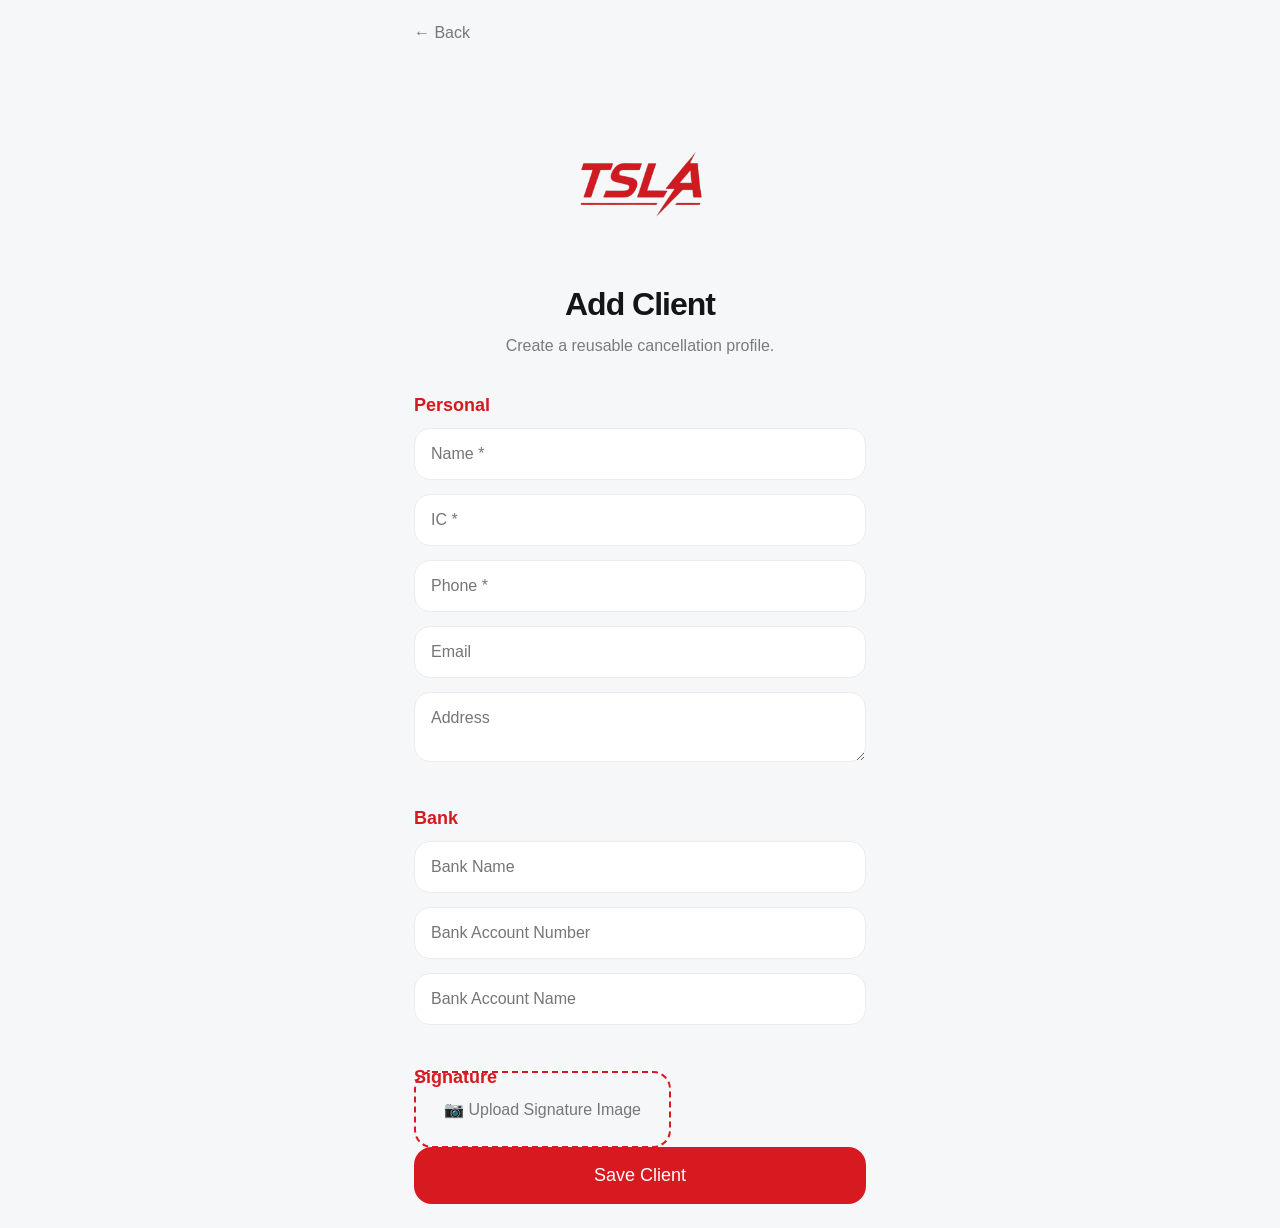
==== add-client.html @ 16c8d11d "Create add-client.html" ====
<!DOCTYPE html>
<html lang="en">
<head>

<meta charset="UTF-8">
<meta name="viewport" content="width=device-width,initial-scale=1.0">

<title>Add Client</title>

<link rel="stylesheet" href="css/main.css">

<style>

.section{
    margin-bottom:28px;
}

.section h3{
    margin-bottom:12px;
    color:#d71920;
    font-size:18px;
}

.input{

    width:100%;
    padding:16px;

    margin-bottom:14px;

    border:1px solid #ececec;

    border-radius:16px;

    font-size:16px;

    background:white;

}

.upload{

    border:2px dashed #d71920;

    border-radius:18px;

    padding:28px;

    text-align:center;

    color:#777;

    margin-bottom:18px;

}

.preview{

    display:none;

    background:white;

    padding:20px;

    border-radius:18px;

    text-align:center;

    margin-bottom:18px;

}

.save{

    width:100%;

    background:#d71920;

    color:white;

    border:none;

    border-radius:18px;

    padding:18px;

    font-size:18px;

    cursor:pointer;

}

.back{

    text-decoration:none;

    color:#777;

    display:inline-block;

    margin-bottom:20px;

}

</style>

</head>

<body>

<div class="container">

<a href="client.html" class="back">

← Back

</a>

<header>

<img src="assets/tslalogo.png" class="logo">

<h1>Add Client</h1>

<p>Create a reusable cancellation profile.</p>

</header>

<div class="section">

<h3>Personal</h3>

<input class="input" placeholder="Name *">

<input class="input" placeholder="IC *">

<input class="input" placeholder="Phone *">

<input class="input" placeholder="Email">

<textarea class="input" placeholder="Address"></textarea>

</div>

<div class="section">

<h3>Bank</h3>

<input class="input" placeholder="Bank Name">

<input class="input" placeholder="Bank Account Number">

<input class="input" placeholder="Bank Account Name">

</div>

<div class="section">

<h3>Signature</h3>

<label class="upload">

📷 Upload Signature Image

<input
type="file"
accept="image/*"
style="display:none;"
id="signature">

</label>

<div class="preview" id="preview">

Signature Ready ✓

<br><br>

Background will be removed automatically.

</div>

</div>

<button class="save">

Save Client

</button>

</div>

<script>

const input=document.getElementById("signature");

const preview=document.getElementById("preview");

input.addEventListener("change",()=>{

preview.style.display="block";

});

</script>

</body>
</html>
---- css/main.css ----
:root{

    --primary:#d71920;
    --background:#f6f7f9;
    --surface:#ffffff;

    --text:#151515;
    --muted:#7b7b7b;

    --border:#ececec;

    --radius:18px;

    --shadow:0 12px 30px rgba(0,0,0,.06);

}

*{

    margin:0;
    padding:0;

    box-sizing:border-box;

    font-family:
    Inter,
    -apple-system,
    BlinkMacSystemFont,
    "Segoe UI",
    sans-serif;

}

body{

    background:var(--background);

    color:var(--text);

    min-height:100vh;

}

.container{

    max-width:500px;

    margin:auto;

    padding:24px;

}

header{

    text-align:center;

    margin-top:40px;

    margin-bottom:36px;

}

.logo{

    width:160px;

    margin-bottom:20px;

}

h1{

    font-size:32px;

    font-weight:700;

    letter-spacing:-1px;

}

header p{

    margin-top:10px;

    color:var(--muted);

    line-height:1.6;

}

main{

    display:flex;

    flex-direction:column;

    gap:18px;

}

.card{

    background:var(--surface);

    border:1px solid var(--border);

    border-radius:var(--radius);

    box-shadow:var(--shadow);

    padding:22px;

    display:flex;

    justify-content:space-between;

    align-items:center;

    text-decoration:none;

    color:inherit;

    transition:.25s;

}

.card:hover{

    transform:translateY(-4px);

    border-color:var(--primary);

}

.card h2{

    font-size:20px;

    margin-bottom:6px;

}

.card span{

    color:var(--muted);

    font-size:14px;

}

.arrow{

    color:var(--primary);

    font-size:26px;

    font-weight:700;

}

@media(max-width:480px){

    .container{

        padding:18px;

    }

    .logo{

        width:140px;

    }

    h1{

        font-size:28px;

    }

}
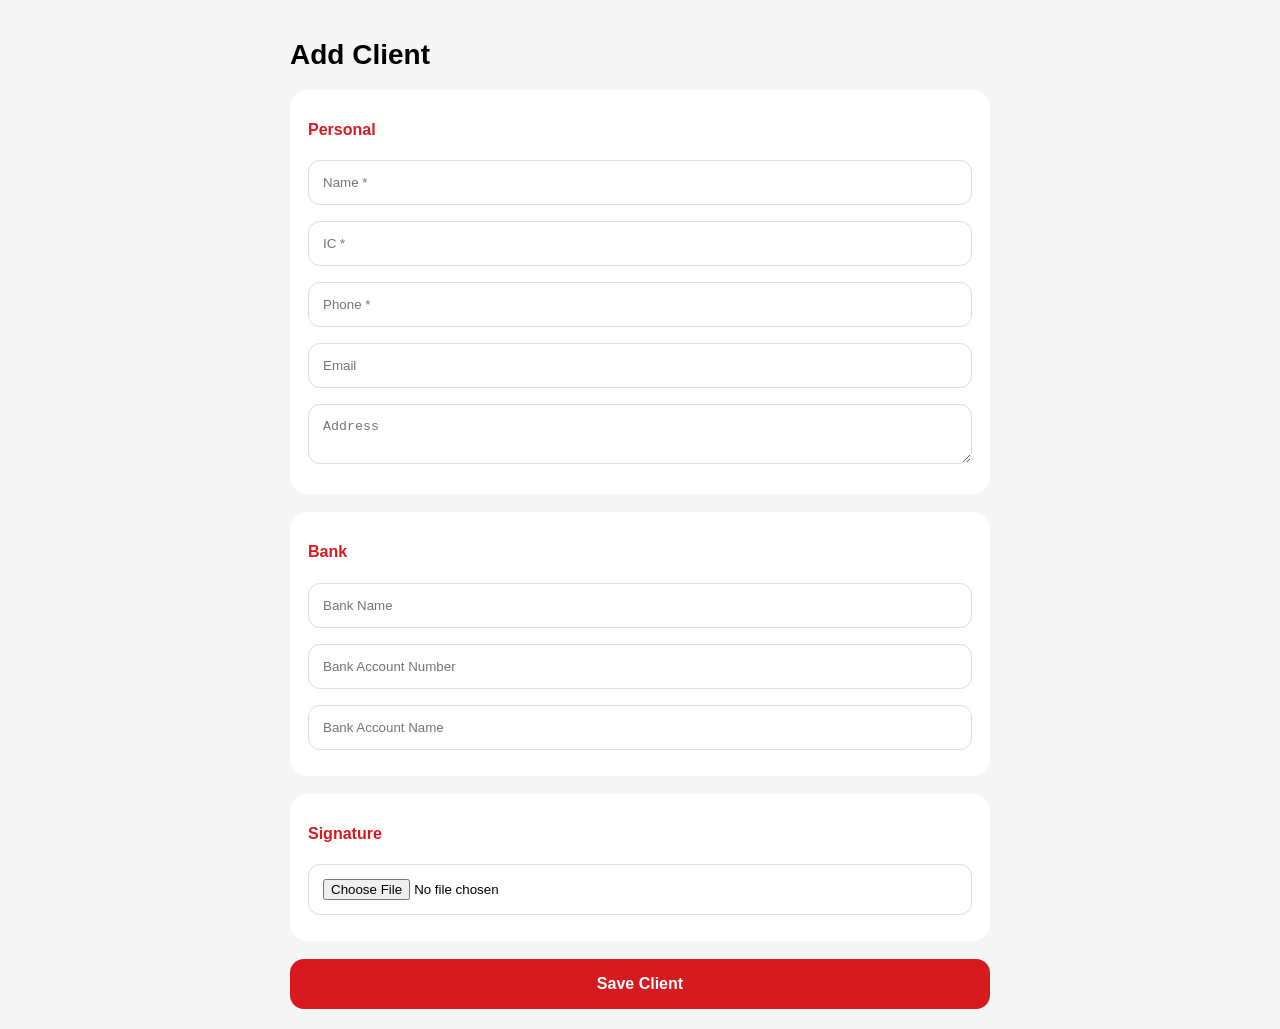
==== commit ff6401ac: "Update add-client.html" ====
--- a/add-client.html
+++ b/add-client.html
@@ -1,208 +1 @@
-<!DOCTYPE html>
-<html lang="en">
-<head>
-
-<meta charset="UTF-8">
-<meta name="viewport" content="width=device-width,initial-scale=1.0">
-
-<title>Add Client</title>
-
-<link rel="stylesheet" href="css/main.css">
-
-<style>
-
-.section{
-    margin-bottom:28px;
-}
-
-.section h3{
-    margin-bottom:12px;
-    color:#d71920;
-    font-size:18px;
-}
-
-.input{
-
-    width:100%;
-    padding:16px;
-
-    margin-bottom:14px;
-
-    border:1px solid #ececec;
-
-    border-radius:16px;
-
-    font-size:16px;
-
-    background:white;
-
-}
-
-.upload{
-
-    border:2px dashed #d71920;
-
-    border-radius:18px;
-
-    padding:28px;
-
-    text-align:center;
-
-    color:#777;
-
-    margin-bottom:18px;
-
-}
-
-.preview{
-
-    display:none;
-
-    background:white;
-
-    padding:20px;
-
-    border-radius:18px;
-
-    text-align:center;
-
-    margin-bottom:18px;
-
-}
-
-.save{
-
-    width:100%;
-
-    background:#d71920;
-
-    color:white;
-
-    border:none;
-
-    border-radius:18px;
-
-    padding:18px;
-
-    font-size:18px;
-
-    cursor:pointer;
-
-}
-
-.back{
-
-    text-decoration:none;
-
-    color:#777;
-
-    display:inline-block;
-
-    margin-bottom:20px;
-
-}
-
-</style>
-
-</head>
-
-<body>
-
-<div class="container">
-
-<a href="client.html" class="back">
-
-← Back
-
-</a>
-
-<header>
-
-<img src="assets/tslalogo.png" class="logo">
-
-<h1>Add Client</h1>
-
-<p>Create a reusable cancellation profile.</p>
-
-</header>
-
-<div class="section">
-
-<h3>Personal</h3>
-
-<input class="input" placeholder="Name *">
-
-<input class="input" placeholder="IC *">
-
-<input class="input" placeholder="Phone *">
-
-<input class="input" placeholder="Email">
-
-<textarea class="input" placeholder="Address"></textarea>
-
-</div>
-
-<div class="section">
-
-<h3>Bank</h3>
-
-<input class="input" placeholder="Bank Name">
-
-<input class="input" placeholder="Bank Account Number">
-
-<input class="input" placeholder="Bank Account Name">
-
-</div>
-
-<div class="section">
-
-<h3>Signature</h3>
-
-<label class="upload">
-
-📷 Upload Signature Image
-
-<input
-type="file"
-accept="image/*"
-style="display:none;"
-id="signature">
-
-</label>
-
-<div class="preview" id="preview">
-
-Signature Ready ✓
-
-<br><br>
-
-Background will be removed automatically.
-
-</div>
-
-</div>
-
-<button class="save">
-
-Save Client
-
-</button>
-
-</div>
-
-<script>
-
-const input=document.getElementById("signature");
-
-const preview=document.getElementById("preview");
-
-input.addEventListener("change",()=>{
-
-preview.style.display="block";
-
-});
-
-</script>
-
-</body>
-</html>
+<!DOCTYPE html><html lang="en"><head><meta charset="UTF-8"><meta name="viewport" content="width=device-width,initial-scale=1"><title>TSLA - Add Client</title><style>body{font-family:-apple-system,sans-serif;background:#f5f5f5;margin:0}.wrap{max-width:700px;margin:auto;padding:20px}.card{background:#fff;border-radius:18px;padding:18px;margin-bottom:18px}h1{font-size:28px}h2{font-size:16px;color:#d71920}input,textarea{width:100%;padding:14px;margin:8px 0;border:1px solid #ddd;border-radius:12px;box-sizing:border-box}button{width:100%;padding:16px;border:none;border-radius:14px;background:#d71920;color:#fff;font-size:16px;font-weight:700}img{max-width:180px;display:none;margin-top:10px;border-radius:8px}</style></head><body><div class='wrap'><h1>Add Client</h1><div class='card'><h2>Personal</h2><input id='name' placeholder='Name *'><input id='ic' placeholder='IC *'><input id='phone' placeholder='Phone *'><input id='email' placeholder='Email'><textarea id='address' placeholder='Address'></textarea></div><div class='card'><h2>Bank</h2><input id='bankName' placeholder='Bank Name'><input id='bankAccountNumber' placeholder='Bank Account Number'><input id='bankAccountName' placeholder='Bank Account Name'></div><div class='card'><h2>Signature</h2><input type='file' id='signature' accept='image/*'><img id='preview'></div><button id='saveBtn'>Save Client</button></div><script src='js/storage.js'></script><script>let bankEdited=false;bankAccountName.oninput=()=>bankEdited=true;name.oninput=()=>{if(!bankEdited)bankAccountName.value=name.value};signature.onchange=e=>{const f=e.target.files[0];if(!f)return;const r=new FileReader();r.onload=x=>{preview.src=x.target.result;preview.style.display='block'};r.readAsDataURL(f)};saveBtn.onclick=()=>{if(!name.value||!ic.value||!phone.value){alert('Name, IC and Phone are required');return;}addClient({name:name.value,ic:ic.value,phone:phone.value,email:email.value,address:address.value,bankName:bankName.value,bankAccountNumber:bankAccountNumber.value,bankAccountName:bankAccountName.value,signature:preview.src||''});location.href='client.html';};</script></body></html>
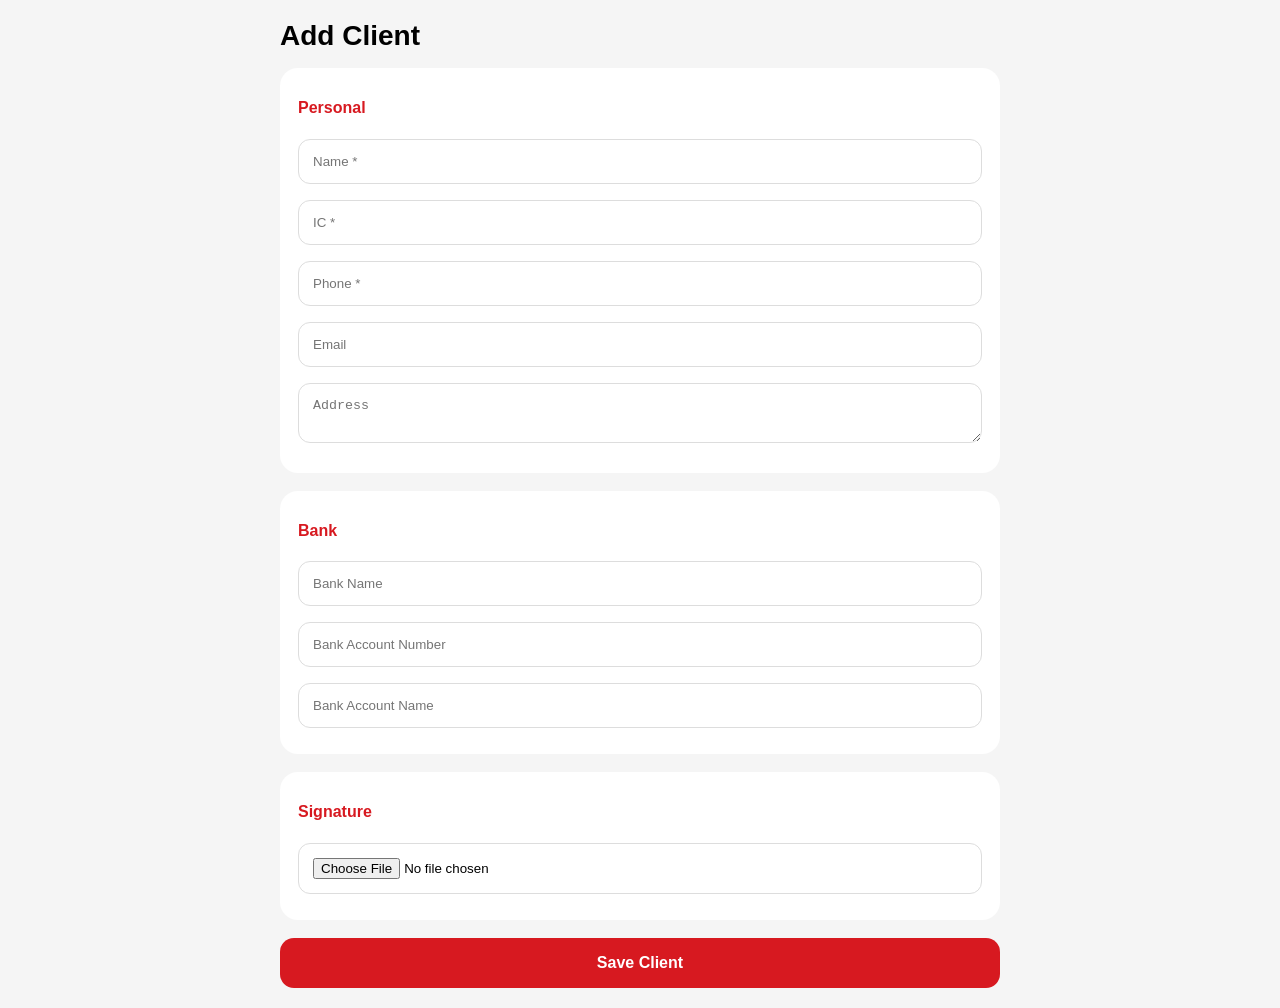
==== commit 0621ce6b: "Update add-client.html" ====
--- a/add-client.html
+++ b/add-client.html
@@ -1 +1,95 @@
-<!DOCTYPE html><html lang="en"><head><meta charset="UTF-8"><meta name="viewport" content="width=device-width,initial-scale=1"><title>TSLA - Add Client</title><style>body{font-family:-apple-system,sans-serif;background:#f5f5f5;margin:0}.wrap{max-width:700px;margin:auto;padding:20px}.card{background:#fff;border-radius:18px;padding:18px;margin-bottom:18px}h1{font-size:28px}h2{font-size:16px;color:#d71920}input,textarea{width:100%;padding:14px;margin:8px 0;border:1px solid #ddd;border-radius:12px;box-sizing:border-box}button{width:100%;padding:16px;border:none;border-radius:14px;background:#d71920;color:#fff;font-size:16px;font-weight:700}img{max-width:180px;display:none;margin-top:10px;border-radius:8px}</style></head><body><div class='wrap'><h1>Add Client</h1><div class='card'><h2>Personal</h2><input id='name' placeholder='Name *'><input id='ic' placeholder='IC *'><input id='phone' placeholder='Phone *'><input id='email' placeholder='Email'><textarea id='address' placeholder='Address'></textarea></div><div class='card'><h2>Bank</h2><input id='bankName' placeholder='Bank Name'><input id='bankAccountNumber' placeholder='Bank Account Number'><input id='bankAccountName' placeholder='Bank Account Name'></div><div class='card'><h2>Signature</h2><input type='file' id='signature' accept='image/*'><img id='preview'></div><button id='saveBtn'>Save Client</button></div><script src='js/storage.js'></script><script>let bankEdited=false;bankAccountName.oninput=()=>bankEdited=true;name.oninput=()=>{if(!bankEdited)bankAccountName.value=name.value};signature.onchange=e=>{const f=e.target.files[0];if(!f)return;const r=new FileReader();r.onload=x=>{preview.src=x.target.result;preview.style.display='block'};r.readAsDataURL(f)};saveBtn.onclick=()=>{if(!name.value||!ic.value||!phone.value){alert('Name, IC and Phone are required');return;}addClient({name:name.value,ic:ic.value,phone:phone.value,email:email.value,address:address.value,bankName:bankName.value,bankAccountNumber:bankAccountNumber.value,bankAccountName:bankAccountName.value,signature:preview.src||''});location.href='client.html';};</script></body></html>
+<!DOCTYPE html>
+<html lang="en">
+<head>
+<meta charset="UTF-8">
+<meta name="viewport" content="width=device-width,initial-scale=1">
+<title>TSLA - Add Client</title>
+<style>
+body{font-family:-apple-system,BlinkMacSystemFont,sans-serif;background:#f5f5f5;margin:0}
+.wrap{max-width:720px;margin:auto;padding:20px}
+.card{background:#fff;border-radius:18px;padding:18px;margin-bottom:18px}
+h1{font-size:28px;margin:0 0 16px}
+h2{font-size:16px;color:#d71920}
+input,textarea{width:100%;padding:14px;margin:8px 0;border:1px solid #ddd;border-radius:12px;box-sizing:border-box}
+button{width:100%;padding:16px;border:none;border-radius:14px;background:#d71920;color:#fff;font-size:16px;font-weight:700}
+img{max-width:180px;display:none;margin-top:10px;border-radius:8px}
+</style>
+</head>
+<body>
+<div class="wrap">
+<h1>Add Client</h1>
+
+<div class="card">
+<h2>Personal</h2>
+<input id="name" placeholder="Name *">
+<input id="ic" placeholder="IC *">
+<input id="phone" placeholder="Phone *">
+<input id="email" placeholder="Email">
+<textarea id="address" placeholder="Address"></textarea>
+</div>
+
+<div class="card">
+<h2>Bank</h2>
+<input id="bankName" placeholder="Bank Name">
+<input id="bankAccountNumber" placeholder="Bank Account Number">
+<input id="bankAccountName" placeholder="Bank Account Name">
+</div>
+
+<div class="card">
+<h2>Signature</h2>
+<input id="signature" type="file" accept="image/*">
+<img id="preview">
+</div>
+
+<button id="saveBtn">Save Client</button>
+</div>
+
+<script src="js/storage.js"></script>
+<script>
+let bankEdited=false;
+
+const nameInput=document.getElementById("name");
+const icInput=document.getElementById("ic");
+const phoneInput=document.getElementById("phone");
+const emailInput=document.getElementById("email");
+const addressInput=document.getElementById("address");
+const bankNameInput=document.getElementById("bankName");
+const bankAccNoInput=document.getElementById("bankAccountNumber");
+const bankAccNameInput=document.getElementById("bankAccountName");
+const signatureInput=document.getElementById("signature");
+const preview=document.getElementById("preview");
+const saveBtn=document.getElementById("saveBtn");
+
+bankAccNameInput.addEventListener("input",()=>bankEdited=true);
+nameInput.addEventListener("input",()=>{if(!bankEdited)bankAccNameInput.value=nameInput.value;});
+
+signatureInput.addEventListener("change",(e)=>{
+ const f=e.target.files[0];
+ if(!f)return;
+ const r=new FileReader();
+ r.onload=(x)=>{preview.src=x.target.result;preview.style.display="block";};
+ r.readAsDataURL(f);
+});
+
+saveBtn.addEventListener("click",()=>{
+ const client={
+  name:nameInput.value.trim(),
+  ic:icInput.value.trim(),
+  phone:phoneInput.value.trim(),
+  email:emailInput.value.trim(),
+  address:addressInput.value.trim(),
+  bankName:bankNameInput.value.trim(),
+  bankAccountNumber:bankAccNoInput.value.trim(),
+  bankAccountName:bankAccNameInput.value.trim(),
+  signature:preview.src||""
+ };
+ if(!client.name||!client.ic||!client.phone){
+   alert("Name, IC and Phone are required");
+   return;
+ }
+ addClient(client);
+ location.href="client.html";
+});
+</script>
+</body>
+</html>
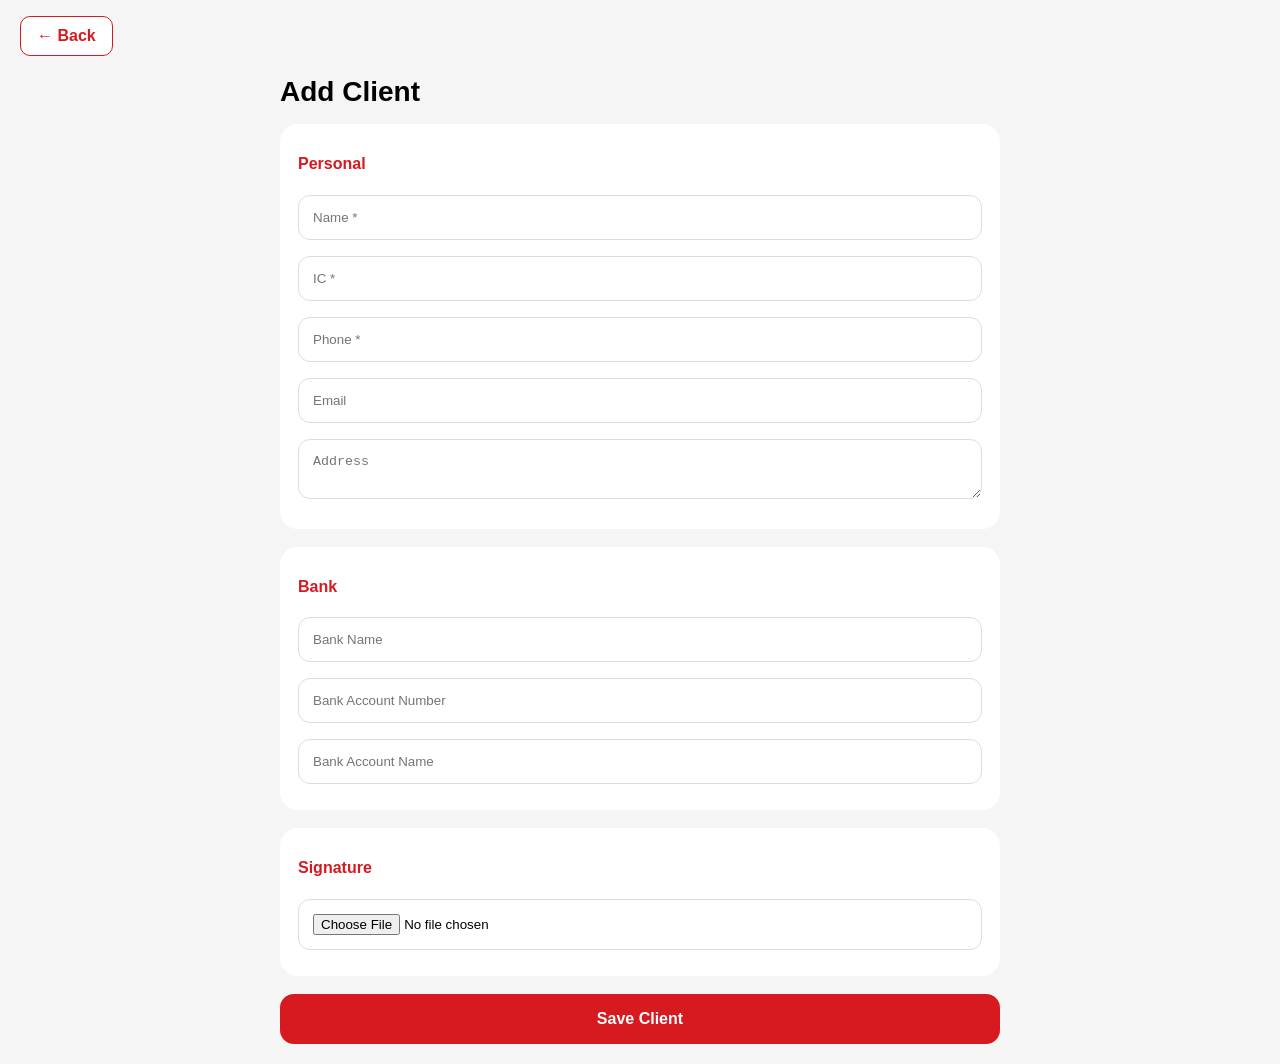
==== commit 2342b88c: "Update add-client.html" ====
--- a/add-client.html
+++ b/add-client.html
@@ -15,7 +15,7 @@
 img{max-width:180px;display:none;margin-top:10px;border-radius:8px}
 </style>
 </head>
-<body>
+<body><div style="padding:16px 20px 0"><button onclick="history.back()" style="width:auto;background:#fff;color:#d71920;border:1px solid #d71920;padding:10px 16px;border-radius:10px;font-weight:700">← Back</button></div>
 <div class="wrap">
 <h1>Add Client</h1>
 
@@ -87,7 +87,7 @@
    alert("Name, IC and Phone are required");
    return;
  }
- addClient(client);
+ saveClient(client);
  location.href="client.html";
 });
 </script>
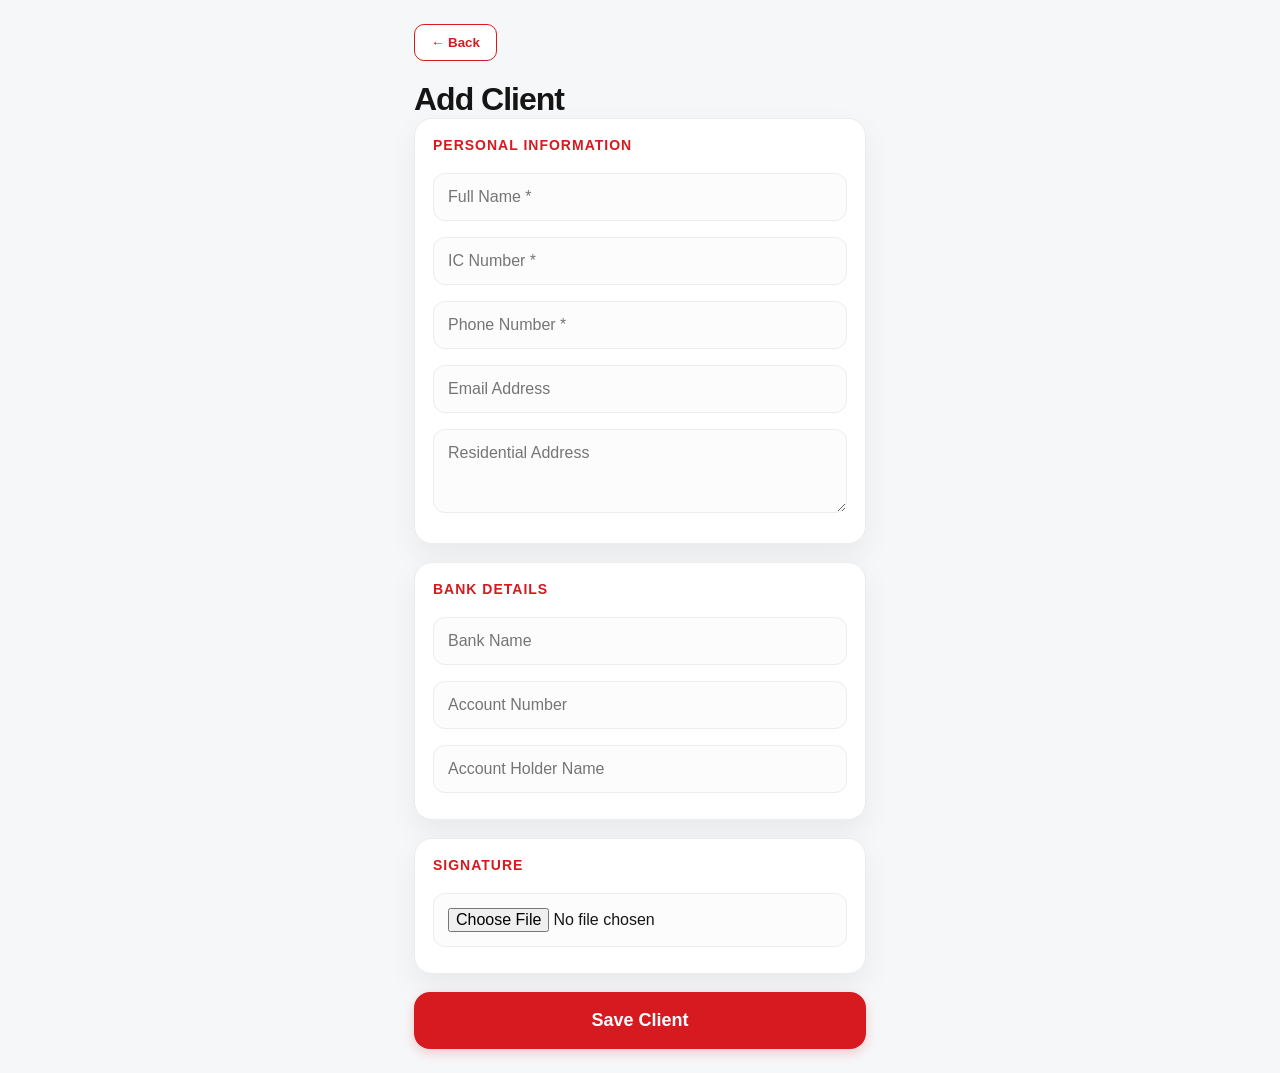
==== commit 68480e01: "Repair and improve TSLA Client Manager - Restore codebase from massive deletions - Implement client-" ====
--- a/add-client.html
+++ b/add-client.html
@@ -3,92 +3,93 @@
 <head>
 <meta charset="UTF-8">
 <meta name="viewport" content="width=device-width,initial-scale=1">
-<title>TSLA - Add Client</title>
+<title>Add Client</title>
+<link rel="stylesheet" href="css/main.css">
 <style>
-body{font-family:-apple-system,BlinkMacSystemFont,sans-serif;background:#f5f5f5;margin:0}
-.wrap{max-width:720px;margin:auto;padding:20px}
-.card{background:#fff;border-radius:18px;padding:18px;margin-bottom:18px}
-h1{font-size:28px;margin:0 0 16px}
-h2{font-size:16px;color:#d71920}
-input,textarea{width:100%;padding:14px;margin:8px 0;border:1px solid #ddd;border-radius:12px;box-sizing:border-box}
-button{width:100%;padding:16px;border:none;border-radius:14px;background:#d71920;color:#fff;font-size:16px;font-weight:700}
-img{max-width:180px;display:none;margin-top:10px;border-radius:8px}
+.section-card { background: #fff; border-radius: 18px; padding: 18px; margin-bottom: 18px; box-shadow: var(--shadow); border: 1px solid var(--border); }
+.section-card h2 { font-size: 14px; color: var(--primary); text-transform: uppercase; margin-bottom: 12px; letter-spacing: 1px; }
+input, textarea { width: 100%; padding: 14px; margin: 8px 0; border: 1px solid var(--border); border-radius: 12px; box-sizing: border-box; font-size: 16px; background: #fcfcfc; }
+input:focus, textarea:focus { border-color: var(--primary); outline: none; background: #fff; }
+.save-btn { width: 100%; padding: 18px; border: none; border-radius: 16px; background: var(--primary); color: #fff; font-size: 18px; font-weight: 700; cursor: pointer; box-shadow: 0 4px 12px rgba(215,25,32,0.2); }
+.btn-back { background: #fff; color: #d71920; border: 1px solid #d71920; padding: 10px 16px; border-radius: 10px; font-weight: 700; cursor: pointer; margin-bottom: 20px; }
+#preview { max-width: 100%; display: none; margin-top: 10px; border-radius: 8px; border: 1px solid var(--border); }
 </style>
 </head>
-<body><div style="padding:16px 20px 0"><button onclick="history.back()" style="width:auto;background:#fff;color:#d71920;border:1px solid #d71920;padding:10px 16px;border-radius:10px;font-weight:700">← Back</button></div>
-<div class="wrap">
-<h1>Add Client</h1>
+<body>
+<div class="container">
+    <button class="btn-back" onclick="history.back()">← Back</button>
+    <h1>Add Client</h1>
 
-<div class="card">
-<h2>Personal</h2>
-<input id="name" placeholder="Name *">
-<input id="ic" placeholder="IC *">
-<input id="phone" placeholder="Phone *">
-<input id="email" placeholder="Email">
-<textarea id="address" placeholder="Address"></textarea>
-</div>
+    <div class="section-card">
+        <h2>Personal Information</h2>
+        <input id="name" placeholder="Full Name *">
+        <input id="ic" placeholder="IC Number *">
+        <input id="phone" placeholder="Phone Number *">
+        <input id="email" placeholder="Email Address">
+        <textarea id="address" placeholder="Residential Address" rows="3"></textarea>
+    </div>
 
-<div class="card">
-<h2>Bank</h2>
-<input id="bankName" placeholder="Bank Name">
-<input id="bankAccountNumber" placeholder="Bank Account Number">
-<input id="bankAccountName" placeholder="Bank Account Name">
-</div>
+    <div class="section-card">
+        <h2>Bank Details</h2>
+        <input id="bankName" placeholder="Bank Name">
+        <input id="bankAccountNumber" placeholder="Account Number">
+        <input id="bankAccountName" placeholder="Account Holder Name">
+    </div>
 
-<div class="card">
-<h2>Signature</h2>
-<input id="signature" type="file" accept="image/*">
-<img id="preview">
-</div>
+    <div class="section-card">
+        <h2>Signature</h2>
+        <input id="signature" type="file" accept="image/*">
+        <img id="preview">
+    </div>
 
-<button id="saveBtn">Save Client</button>
+    <button id="saveBtn" class="save-btn">Save Client</button>
 </div>
 
 <script src="js/storage.js"></script>
 <script>
-let bankEdited=false;
+let bankEdited = false;
 
-const nameInput=document.getElementById("name");
-const icInput=document.getElementById("ic");
-const phoneInput=document.getElementById("phone");
-const emailInput=document.getElementById("email");
-const addressInput=document.getElementById("address");
-const bankNameInput=document.getElementById("bankName");
-const bankAccNoInput=document.getElementById("bankAccountNumber");
-const bankAccNameInput=document.getElementById("bankAccountName");
-const signatureInput=document.getElementById("signature");
-const preview=document.getElementById("preview");
-const saveBtn=document.getElementById("saveBtn");
+const ni = document.getElementById("name"),
+      ii = document.getElementById("ic"),
+      pi = document.getElementById("phone"),
+      ei = document.getElementById("email"),
+      ai = document.getElementById("address"),
+      bn = document.getElementById("bankName"),
+      ba = document.getElementById("bankAccountNumber"),
+      bh = document.getElementById("bankAccountName"),
+      si = document.getElementById("signature"),
+      pv = document.getElementById("preview"),
+      sb = document.getElementById("saveBtn");
 
-bankAccNameInput.addEventListener("input",()=>bankEdited=true);
-nameInput.addEventListener("input",()=>{if(!bankEdited)bankAccNameInput.value=nameInput.value;});
+bh.addEventListener("input", () => bankEdited = true);
+ni.addEventListener("input", () => { if(!bankEdited) bh.value = ni.value; });
 
-signatureInput.addEventListener("change",(e)=>{
- const f=e.target.files[0];
- if(!f)return;
- const r=new FileReader();
- r.onload=(x)=>{preview.src=x.target.result;preview.style.display="block";};
- r.readAsDataURL(f);
+si.addEventListener("change", (e) => {
+    const f = e.target.files[0];
+    if(!f) return;
+    const r = new FileReader();
+    r.onload = (x) => { pv.src = x.target.result; pv.style.display = "block"; };
+    r.readAsDataURL(f);
 });
 
-saveBtn.addEventListener("click",()=>{
- const client={
-  name:nameInput.value.trim(),
-  ic:icInput.value.trim(),
-  phone:phoneInput.value.trim(),
-  email:emailInput.value.trim(),
-  address:addressInput.value.trim(),
-  bankName:bankNameInput.value.trim(),
-  bankAccountNumber:bankAccNoInput.value.trim(),
-  bankAccountName:bankAccNameInput.value.trim(),
-  signature:preview.src||""
- };
- if(!client.name||!client.ic||!client.phone){
-   alert("Name, IC and Phone are required");
-   return;
- }
- saveClient(client);
- location.href="client.html";
+sb.addEventListener("click", () => {
+    const c = {
+        name: ni.value.trim(),
+        ic: ii.value.trim(),
+        phone: pi.value.trim(),
+        email: ei.value.trim(),
+        address: ai.value.trim(),
+        bankName: bn.value.trim(),
+        bankAccountNumber: ba.value.trim(),
+        bankAccountName: bh.value.trim(),
+        signature: pv.src || ""
+    };
+    if(!c.name || !c.ic || !c.phone){
+        alert("Name, IC and Phone are required");
+        return;
+    }
+    saveClient(c);
+    location.href = "client.html";
 });
 </script>
 </body>
--- a/css/main.css
+++ b/css/main.css
@@ -0,0 +1,182 @@
+:root{
+
+    --primary:#d71920;
+    --background:#f6f7f9;
+    --surface:#ffffff;
+
+    --text:#151515;
+    --muted:#7b7b7b;
+
+    --border:#ececec;
+
+    --radius:18px;
+
+    --shadow:0 12px 30px rgba(0,0,0,.06);
+
+}
+
+*{
+
+    margin:0;
+    padding:0;
+
+    box-sizing:border-box;
+
+    font-family:
+    Inter,
+    -apple-system,
+    BlinkMacSystemFont,
+    "Segoe UI",
+    sans-serif;
+
+}
+
+body{
+
+    background:var(--background);
+
+    color:var(--text);
+
+    min-height:100vh;
+
+}
+
+.container{
+
+    max-width:500px;
+
+    margin:auto;
+
+    padding:24px;
+
+}
+
+header{
+
+    text-align:center;
+
+    margin-top:40px;
+
+    margin-bottom:36px;
+
+}
+
+.logo{
+
+    width:160px;
+
+    margin-bottom:20px;
+
+}
+
+h1{
+
+    font-size:32px;
+
+    font-weight:700;
+
+    letter-spacing:-1px;
+
+}
+
+header p{
+
+    margin-top:10px;
+
+    color:var(--muted);
+
+    line-height:1.6;
+
+}
+
+main{
+
+    display:flex;
+
+    flex-direction:column;
+
+    gap:18px;
+
+}
+
+.card{
+
+    background:var(--surface);
+
+    border:1px solid var(--border);
+
+    border-radius:var(--radius);
+
+    box-shadow:var(--shadow);
+
+    padding:22px;
+
+    display:flex;
+
+    justify-content:space-between;
+
+    align-items:center;
+
+    text-decoration:none;
+
+    color:inherit;
+
+    transition:.25s;
+
+}
+
+.card:hover{
+
+    transform:translateY(-4px);
+
+    border-color:var(--primary);
+
+}
+
+.card h2{
+
+    font-size:20px;
+
+    margin-bottom:6px;
+
+}
+
+.card span{
+
+    color:var(--muted);
+
+    font-size:14px;
+
+}
+
+.arrow{
+
+    color:var(--primary);
+
+    font-size:26px;
+
+    font-weight:700;
+
+}
+
+@media(max-width:480px){
+
+    .container{
+
+        padding:18px;
+
+    }
+
+    .logo{
+
+        width:140px;
+
+    }
+
+    h1{
+
+        font-size:28px;
+
+    }
+
+}
